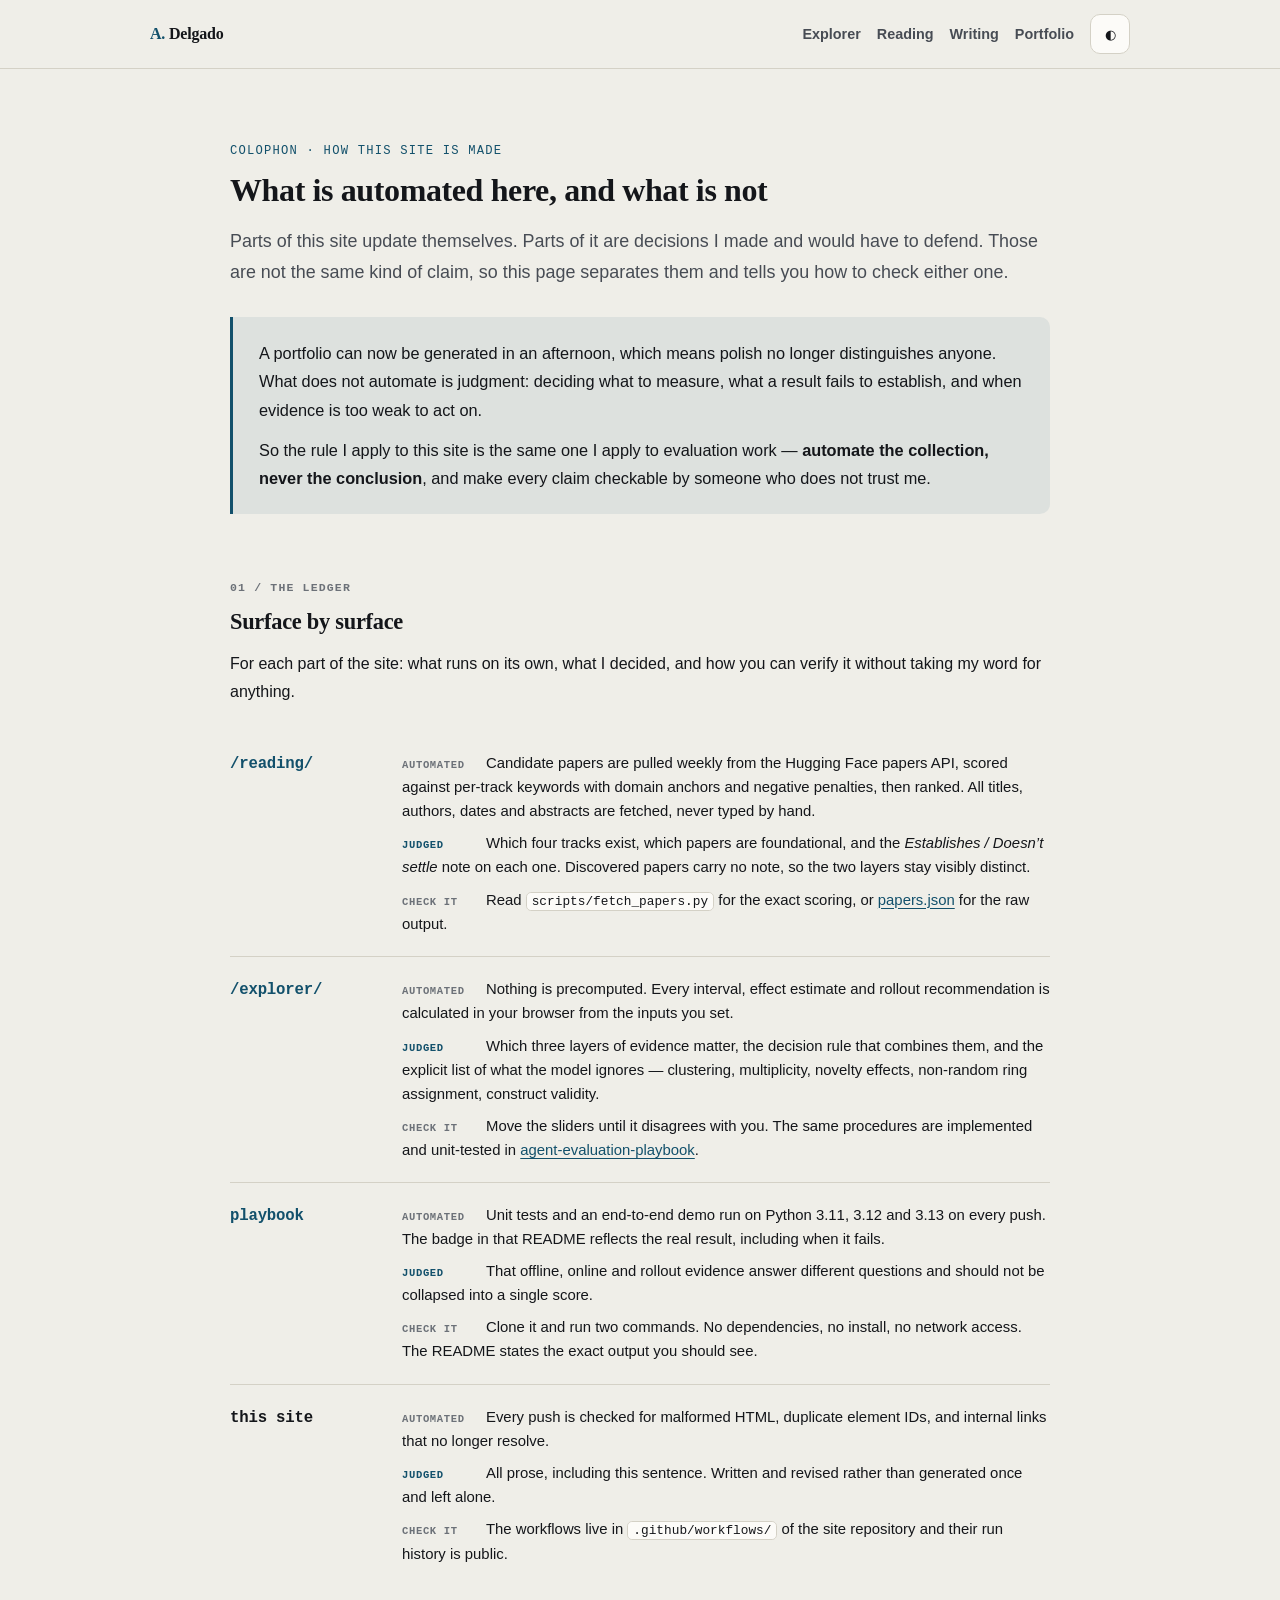
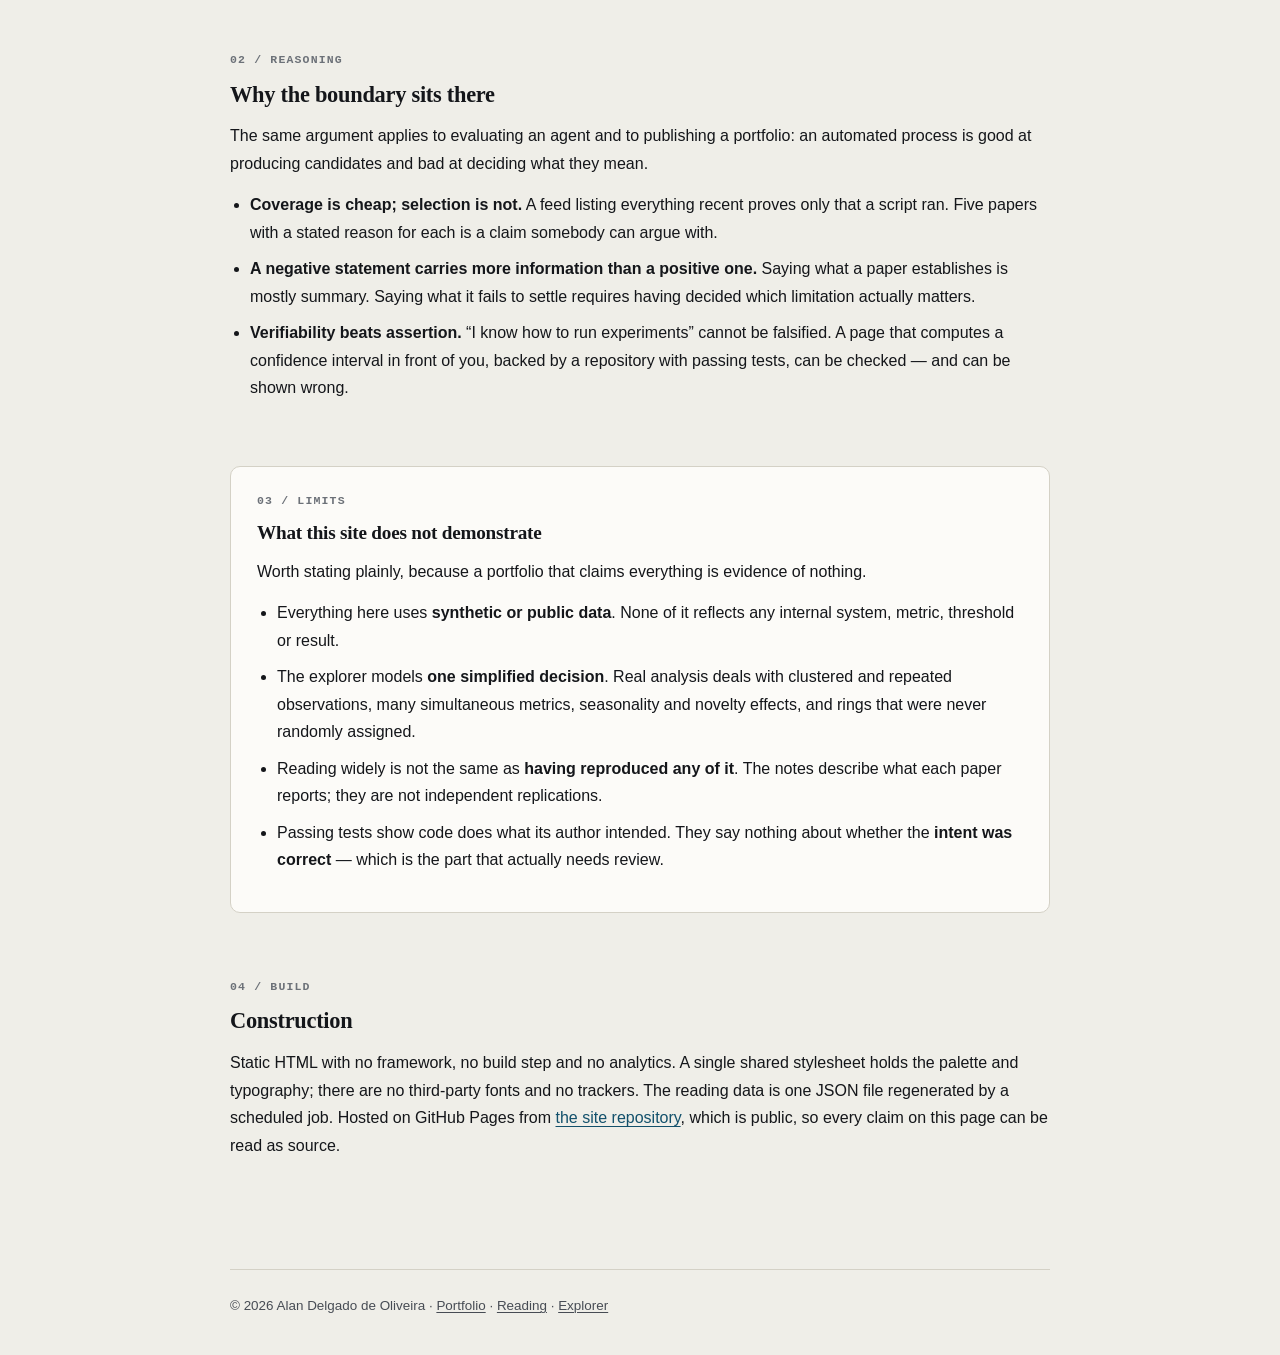
==== colophon/index.html @ 7a7af843 "Wave 1: add editorial annotations, colophon, and repo descriptions The reading list previously showe" ====
<!doctype html>
<html lang="en">
<head>
  <meta charset="utf-8">
  <meta name="viewport" content="width=device-width, initial-scale=1">
  <meta name="description" content="What is automated on this site and what is not, why the boundary is drawn where it is, and how to check every claim independently.">
  <link rel="canonical" href="https://delgadoliveira.github.io/colophon/">
  <meta property="og:type" content="website">
  <meta property="og:title" content="Colophon — Alan Delgado">
  <meta property="og:description" content="What is automated on this site, what is judged by hand, and how to verify either one.">
  <title>Colophon — Alan Delgado</title>
  <script>
    (() => {
      const param = new URLSearchParams(window.location.search).get("clawpilotTheme");
      const stored = localStorage.getItem("portfolio-theme");
      const theme =
        param || stored || (window.matchMedia("(prefers-color-scheme: dark)").matches ? "dark" : "light");
      document.documentElement.setAttribute("data-theme", theme);
    })();
  </script>
  <link rel="stylesheet" href="/assets/theme.css">
  <style>
    * { box-sizing: border-box; }
    body {
      margin: 0;
      background: var(--cp-bg);
      color: var(--cp-text);
      font-family: "Segoe UI", Aptos, Calibri, -apple-system, BlinkMacSystemFont, sans-serif;
      line-height: 1.72;
    }
    a { color: var(--cp-link); }
    .shell { width: min(820px, calc(100% - 40px)); margin: 0 auto; }
    header {
      border-bottom: 1px solid var(--cp-border);
      background: var(--cp-overlay);
      backdrop-filter: blur(16px);
    }
    nav {
      width: min(980px, calc(100% - 40px));
      min-height: 68px;
      margin: 0 auto;
      display: flex; align-items: center; justify-content: space-between; gap: 20px;
    }
    .brand { color: var(--cp-text); font-weight: 800; text-decoration: none; }
    .brand span { color: var(--cp-accent); }
    .nav-actions { display: flex; align-items: center; gap: 16px; }
    .nav-actions a { color: var(--cp-text-muted); font-size: 0.9rem; font-weight: 700; text-decoration: none; }
    .nav-actions a:hover { color: var(--cp-accent); }
    .theme-btn {
      width: 40px; height: 40px;
      border: 1px solid var(--cp-border);
      border-radius: 0.625rem;
      background: var(--cp-surface);
      color: var(--cp-text);
      cursor: pointer;
    }
    main { padding: 72px 0 96px; }
    .kicker {
      font-family: Consolas, "Courier New", Courier, monospace;
      font-size: 0.76rem; letter-spacing: 0.1em; text-transform: uppercase;
      color: var(--cp-accent); margin: 0 0 12px;
    }
    h1 { margin: 0 0 18px; }
    .dek { font-size: 1.12rem; color: var(--cp-text-muted); margin: 0 0 16px; }
    section { margin-top: 64px; }
    h2 { margin: 0 0 8px; font-size: 1.4rem; }
    .sec-kicker {
      font-family: Consolas, "Courier New", Courier, monospace;
      font-size: 0.72rem; font-weight: 700;
      letter-spacing: 0.1em; text-transform: uppercase;
      color: var(--cp-text-soft); margin: 0 0 6px;
    }
    p { margin: 0 0 14px; }

    .ledger { margin-top: 26px; }
    .row {
      display: grid;
      grid-template-columns: 150px 1fr;
      gap: 6px 22px;
      padding: 20px 0;
      border-top: 1px solid var(--cp-border);
    }
    .row:first-child { border-top: none; }
    .row h3 {
      margin: 0; font-size: 0.98rem;
      font-family: Consolas, "Courier New", Courier, monospace;
      font-weight: 700;
    }
    .row h3 a { color: var(--cp-accent); text-decoration: none; }
    .row h3 a:hover { text-decoration: underline; }
    .facet { margin: 0 0 8px; font-size: 0.93rem; line-height: 1.62; }
    .facet:last-child { margin-bottom: 0; }
    .tag {
      display: inline-block; min-width: 74px;
      font-family: Consolas, "Courier New", Courier, monospace;
      font-size: 0.66rem; font-weight: 700;
      letter-spacing: 0.06em; text-transform: uppercase;
      margin-right: 10px;
    }
    .tag.auto { color: var(--cp-text-soft); }
    .tag.judged { color: var(--cp-accent); }
    .tag.check { color: var(--cp-text-soft); }

    .thesis {
      margin: 30px 0 0;
      padding: 22px 26px;
      border-left: 3px solid var(--cp-accent);
      background: var(--cp-accent-soft);
      border-radius: 0 0.625rem 0.625rem 0;
    }
    .thesis p { margin: 0; font-size: 1.02rem; }
    .thesis p + p { margin-top: 12px; }

    ul { margin: 0 0 14px; padding-left: 20px; }
    li { margin-bottom: 9px; }
    code {
      font-family: Consolas, "Courier New", Courier, monospace;
      font-size: 0.86em;
      background: var(--cp-surface);
      border: 1px solid var(--cp-border);
      border-radius: 0.3rem;
      padding: 1px 5px;
    }
    .limits { border: 1px solid var(--cp-border); border-radius: 0.625rem; padding: 24px 26px; background: var(--cp-surface); }
    .limits h2 { font-size: 1.2rem; }
    footer {
      margin-top: 80px; padding: 24px 0;
      border-top: 1px solid var(--cp-border);
      color: var(--cp-text-muted); font-size: 0.84rem;
    }
    footer a { color: var(--cp-text-muted); }
    :focus-visible { outline: 3px solid var(--cp-accent); outline-offset: 3px; }
    .skip {
      position: absolute; left: -9999px;
      background: var(--cp-accent); color: var(--cp-accent-fg);
      padding: 10px 16px; border-radius: 0 0 0.5rem 0;
      text-decoration: none; font-weight: 700;
    }
    .skip:focus { left: 0; top: 0; z-index: 100; }
    @media (max-width: 640px) {
      .shell, nav { width: min(100% - 24px, 820px); }
      main { padding-top: 56px; }
      .row { grid-template-columns: 1fr; }
    }
  </style>
</head>
<body>
  <a class="skip" href="#main">Skip to content</a>
  <header>
    <nav aria-label="Primary navigation">
      <a class="brand" href="/"><span>A.</span> Delgado</a>
      <div class="nav-actions">
        <a href="/explorer/">Explorer</a>
        <a href="/reading/">Reading</a>
        <a href="/writing/">Writing</a>
        <a href="/">Portfolio</a>
        <button class="theme-btn" id="themeToggle" aria-label="Toggle color theme" aria-pressed="false">◐</button>
      </div>
    </nav>
  </header>

  <main class="shell" id="main">
    <p class="kicker">Colophon · How this site is made</p>
    <h1>What is automated here, and what is not</h1>
    <p class="dek">
      Parts of this site update themselves. Parts of it are decisions I made and would have to
      defend. Those are not the same kind of claim, so this page separates them and tells you how
      to check either one.
    </p>

    <div class="thesis">
      <p>
        A portfolio can now be generated in an afternoon, which means polish no longer
        distinguishes anyone. What does not automate is judgment: deciding what to measure,
        what a result fails to establish, and when evidence is too weak to act on.
      </p>
      <p>
        So the rule I apply to this site is the same one I apply to evaluation work —
        <strong>automate the collection, never the conclusion</strong>, and make every claim
        checkable by someone who does not trust me.
      </p>
    </div>

    <section>
      <p class="sec-kicker">01 / The ledger</p>
      <h2>Surface by surface</h2>
      <p>
        For each part of the site: what runs on its own, what I decided, and how you can verify it
        without taking my word for anything.
      </p>

      <div class="ledger">
        <div class="row">
          <h3><a href="/reading/">/reading/</a></h3>
          <div>
            <p class="facet"><span class="tag auto">Automated</span>Candidate papers are pulled weekly from the Hugging Face papers API, scored against per-track keywords with domain anchors and negative penalties, then ranked. All titles, authors, dates and abstracts are fetched, never typed by hand.</p>
            <p class="facet"><span class="tag judged">Judged</span>Which four tracks exist, which papers are foundational, and the <em>Establishes / Doesn’t settle</em> note on each one. Discovered papers carry no note, so the two layers stay visibly distinct.</p>
            <p class="facet"><span class="tag check">Check it</span>Read <code>scripts/fetch_papers.py</code> for the exact scoring, or <a href="/reading/papers.json">papers.json</a> for the raw output.</p>
          </div>
        </div>

        <div class="row">
          <h3><a href="/explorer/">/explorer/</a></h3>
          <div>
            <p class="facet"><span class="tag auto">Automated</span>Nothing is precomputed. Every interval, effect estimate and rollout recommendation is calculated in your browser from the inputs you set.</p>
            <p class="facet"><span class="tag judged">Judged</span>Which three layers of evidence matter, the decision rule that combines them, and the explicit list of what the model ignores — clustering, multiplicity, novelty effects, non-random ring assignment, construct validity.</p>
            <p class="facet"><span class="tag check">Check it</span>Move the sliders until it disagrees with you. The same procedures are implemented and unit-tested in <a href="https://github.com/delgadoliveira/agent-evaluation-playbook" target="_blank" rel="noreferrer">agent-evaluation-playbook</a>.</p>
          </div>
        </div>

        <div class="row">
          <h3><a href="https://github.com/delgadoliveira/agent-evaluation-playbook" target="_blank" rel="noreferrer">playbook</a></h3>
          <div>
            <p class="facet"><span class="tag auto">Automated</span>Unit tests and an end-to-end demo run on Python 3.11, 3.12 and 3.13 on every push. The badge in that README reflects the real result, including when it fails.</p>
            <p class="facet"><span class="tag judged">Judged</span>That offline, online and rollout evidence answer different questions and should not be collapsed into a single score.</p>
            <p class="facet"><span class="tag check">Check it</span>Clone it and run two commands. No dependencies, no install, no network access. The README states the exact output you should see.</p>
          </div>
        </div>

        <div class="row">
          <h3>this site</h3>
          <div>
            <p class="facet"><span class="tag auto">Automated</span>Every push is checked for malformed HTML, duplicate element IDs, and internal links that no longer resolve.</p>
            <p class="facet"><span class="tag judged">Judged</span>All prose, including this sentence. Written and revised rather than generated once and left alone.</p>
            <p class="facet"><span class="tag check">Check it</span>The workflows live in <code>.github/workflows/</code> of the site repository and their run history is public.</p>
          </div>
        </div>
      </div>
    </section>

    <section>
      <p class="sec-kicker">02 / Reasoning</p>
      <h2>Why the boundary sits there</h2>
      <p>
        The same argument applies to evaluating an agent and to publishing a portfolio: an automated
        process is good at producing candidates and bad at deciding what they mean.
      </p>
      <ul>
        <li>
          <strong>Coverage is cheap; selection is not.</strong> A feed listing everything recent
          proves only that a script ran. Five papers with a stated reason for each is a claim
          somebody can argue with.
        </li>
        <li>
          <strong>A negative statement carries more information than a positive one.</strong> Saying
          what a paper establishes is mostly summary. Saying what it fails to settle requires having
          decided which limitation actually matters.
        </li>
        <li>
          <strong>Verifiability beats assertion.</strong> “I know how to run experiments” cannot be
          falsified. A page that computes a confidence interval in front of you, backed by a
          repository with passing tests, can be checked — and can be shown wrong.
        </li>
      </ul>
    </section>

    <section class="limits">
      <p class="sec-kicker">03 / Limits</p>
      <h2>What this site does not demonstrate</h2>
      <p>
        Worth stating plainly, because a portfolio that claims everything is evidence of nothing.
      </p>
      <ul>
        <li>
          Everything here uses <strong>synthetic or public data</strong>. None of it reflects any
          internal system, metric, threshold or result.
        </li>
        <li>
          The explorer models <strong>one simplified decision</strong>. Real analysis deals with
          clustered and repeated observations, many simultaneous metrics, seasonality and novelty
          effects, and rings that were never randomly assigned.
        </li>
        <li>
          Reading widely is not the same as <strong>having reproduced any of it</strong>. The notes
          describe what each paper reports; they are not independent replications.
        </li>
        <li>
          Passing tests show code does what its author intended. They say nothing about whether the
          <strong>intent was correct</strong> — which is the part that actually needs review.
        </li>
      </ul>
    </section>

    <section>
      <p class="sec-kicker">04 / Build</p>
      <h2>Construction</h2>
      <p>
        Static HTML with no framework, no build step and no analytics. A single shared stylesheet
        holds the palette and typography; there are no third-party fonts and no trackers. The
        reading data is one JSON file regenerated by a scheduled job. Hosted on GitHub Pages from
        <a href="https://github.com/delgadoliveira/delgadoliveira.github.io" target="_blank" rel="noreferrer">the site repository</a>,
        which is public, so every claim on this page can be read as source.
      </p>
    </section>
  </main>

  <footer class="shell">
    <p>
      © <span id="year">2026</span> Alan Delgado de Oliveira ·
      <a href="/">Portfolio</a> ·
      <a href="/reading/">Reading</a> ·
      <a href="/explorer/">Explorer</a>
    </p>
  </footer>

  <script>
    (() => {
      const root = document.documentElement;
      const btn = document.getElementById("themeToggle");
      const sync = () => btn.setAttribute("aria-pressed", root.getAttribute("data-theme") === "dark" ? "true" : "false");
      sync();
      btn.addEventListener("click", () => {
        const next = root.getAttribute("data-theme") === "dark" ? "light" : "dark";
        root.setAttribute("data-theme", next);
        localStorage.setItem("portfolio-theme", next);
        sync();
      });
      document.getElementById("year").textContent = new Date().getFullYear();
    })();
  </script>
</body>
</html>
---- assets/theme.css ----
/* ============================================================================
   Shared theme for delgadoliveira.github.io
   ----------------------------------------------------------------------------
   Single source of truth for palette and typography. Every page links this
   before its own page-specific rules, so a restyle happens in one place.

   Visual direction: printed journal rather than product marketing. Paper
   stock, ink-dark text, a serif display face, hairline rules, and one
   restrained accent reserved for links and data.
   ========================================================================== */

:root {
  color-scheme: light;

  /* Paper and ink */
  --cp-bg: #efeee8;
  --cp-bg-elevated: #f6f5f0;
  --cp-surface: #fcfbf8;
  --cp-surface-soft: #e8e6de;
  --cp-border: #d4d1c6;
  --cp-border-strong: #9b978a;
  --cp-text: #14161a;
  --cp-text-muted: #474c54;
  --cp-text-soft: #6c7178;

  /* Single accent: deep petrol blue, used for links and emphasis only */
  --cp-accent: #12506b;
  --cp-accent-hover: #0d3d52;
  --cp-accent-soft: rgba(18, 80, 107, 0.08);
  --cp-accent-fg: #fcfbf8;
  --cp-link: #12506b;

  /* Semantic, desaturated to sit alongside ink rather than shout */
  --cp-success: #1f6f43;
  --cp-danger: #a32424;
  --cp-warning: #8a6100;

  --cp-shadow: 0 1px 2px rgba(20, 22, 26, 0.06);
  --cp-overlay: rgba(239, 238, 232, 0.86);
  --cp-panel: rgba(252, 251, 248, 0.9);
  --cp-panel-strong: rgba(252, 251, 248, 0.97);
  --cp-sheen: rgba(255, 255, 255, 0.5);
  --cp-highlight: rgba(18, 80, 107, 0.1);

  --cp-font-display: "Iowan Old Style", "Palatino Linotype", Palatino,
    "Book Antiqua", Georgia, "Times New Roman", serif;
  --cp-font-body: "Segoe UI", Aptos, Calibri, -apple-system,
    BlinkMacSystemFont, sans-serif;
  --cp-font-mono: Consolas, "Cascadia Mono", "Courier New", Courier, monospace;
}

html[data-theme="dark"] {
  color-scheme: dark;

  --cp-bg: #15181c;
  --cp-bg-elevated: #1a1e23;
  --cp-surface: #1e2329;
  --cp-surface-soft: #252b32;
  --cp-border: #343b43;
  --cp-border-strong: #4e565f;
  --cp-text: #e9e7e1;
  --cp-text-muted: #a8adb4;
  --cp-text-soft: #868c94;

  --cp-accent: #7ab8d4;
  --cp-accent-hover: #96c8de;
  --cp-accent-soft: rgba(122, 184, 212, 0.12);
  --cp-accent-fg: #14161a;
  --cp-link: #7ab8d4;

  --cp-success: #5fbc85;
  --cp-danger: #e07a7a;
  --cp-warning: #d6a545;

  --cp-shadow: 0 1px 2px rgba(0, 0, 0, 0.4);
  --cp-overlay: rgba(21, 24, 28, 0.88);
  --cp-panel: rgba(30, 35, 41, 0.78);
  --cp-panel-strong: rgba(30, 35, 41, 0.97);
  --cp-sheen: rgba(255, 255, 255, 0.03);
  --cp-highlight: rgba(122, 184, 212, 0.12);
}

/* ---------------------------------------------------------------------------
   Typography. Selectors are intentionally prefixed with `html` so they win
   against the plain element rules inside each page's own <style> block,
   regardless of source order.
   ------------------------------------------------------------------------ */

html body {
  font-family: var(--cp-font-body);
}

html h1,
html h2,
html h3,
html .brand {
  font-family: var(--cp-font-display);
  font-weight: 600;
  letter-spacing: -0.012em;
}

html h1 {
  line-height: 1.06;
}

/* Mono is reserved for labels, identifiers, and numbers. */
html .kicker,
html .section-number,
html .layer-number,
html .track-num,
html .item-meta,
html .meta,
html .sub,
html .status,
html .badge,
html .project-meta,
html .writing-meta,
html .writing-type,
html .card-kicker,
html .verdict b,
html .call,
html .control .value,
html .stat-row span:last-child {
  font-family: var(--cp-font-mono);
}

/* Hairline rules read as typographic, not as UI chrome. */
html hr,
html .rule {
  border: none;
  border-top: 1px solid var(--cp-border);
  margin: 40px 0;
}

html a {
  color: var(--cp-link);
  text-underline-offset: 0.18em;
  text-decoration-thickness: 1px;
}

html :focus-visible {
  outline: 2px solid var(--cp-accent);
  outline-offset: 3px;
}

@media (prefers-reduced-motion: reduce) {
  html *,
  html *::before,
  html *::after {
    animation-duration: 0.001ms !important;
    transition-duration: 0.001ms !important;
    scroll-behavior: auto !important;
  }
}
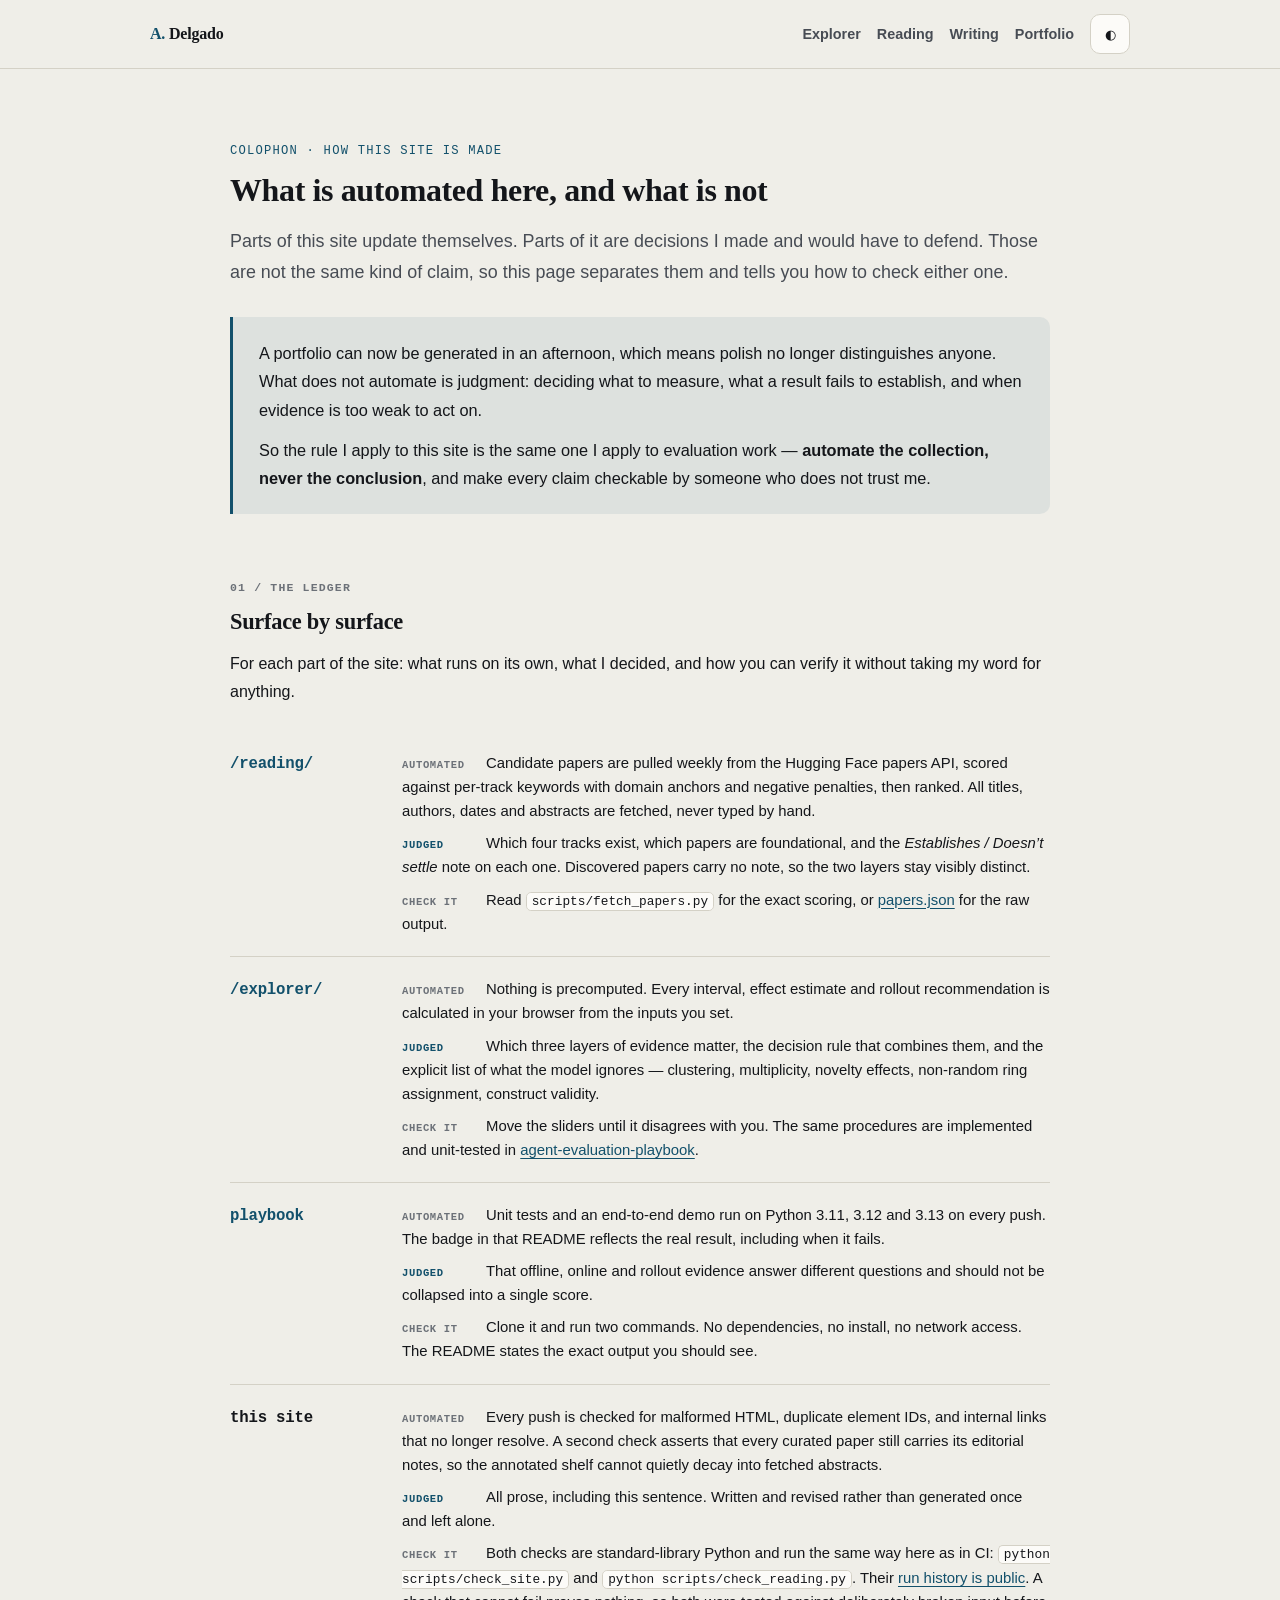
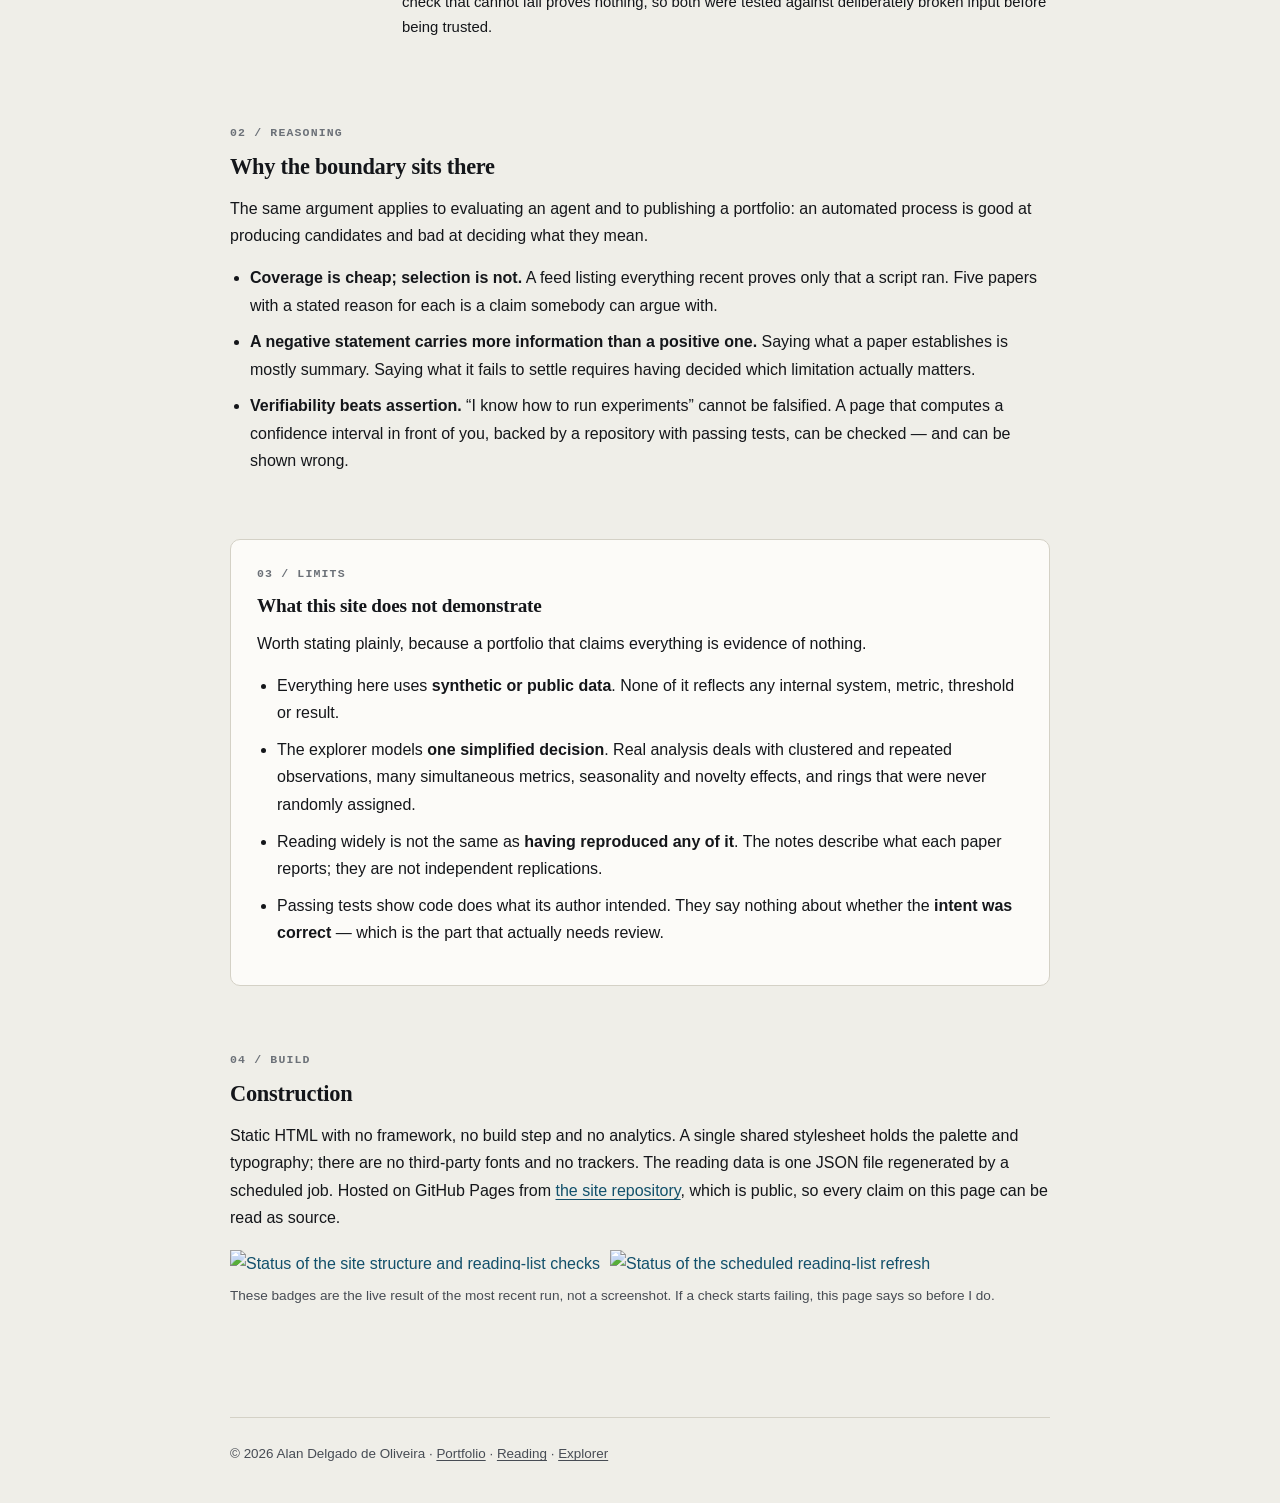
==== commit a745a34d: "Add site checks so the colophon's claims are enforced, not asserted The colophon says every push is " ====
--- a/colophon/index.html
+++ b/colophon/index.html
@@ -123,6 +123,11 @@
     }
     .limits { border: 1px solid var(--cp-border); border-radius: 0.625rem; padding: 24px 26px; background: var(--cp-surface); }
     .limits h2 { font-size: 1.2rem; }
+
+    .build-state { display: flex; flex-wrap: wrap; gap: 10px; align-items: center; margin-top: 18px; }
+    .build-state a { display: inline-flex; border: 0; }
+    .build-state img { display: block; height: 20px; width: auto; }
+    .build-note { font-size: 0.85rem; color: var(--cp-text-muted, #6b7280); margin-top: 10px; }
     footer {
       margin-top: 80px; padding: 24px 0;
       border-top: 1px solid var(--cp-border);
@@ -220,9 +225,9 @@
         <div class="row">
           <h3>this site</h3>
           <div>
-            <p class="facet"><span class="tag auto">Automated</span>Every push is checked for malformed HTML, duplicate element IDs, and internal links that no longer resolve.</p>
+            <p class="facet"><span class="tag auto">Automated</span>Every push is checked for malformed HTML, duplicate element IDs, and internal links that no longer resolve. A second check asserts that every curated paper still carries its editorial notes, so the annotated shelf cannot quietly decay into fetched abstracts.</p>
             <p class="facet"><span class="tag judged">Judged</span>All prose, including this sentence. Written and revised rather than generated once and left alone.</p>
-            <p class="facet"><span class="tag check">Check it</span>The workflows live in <code>.github/workflows/</code> of the site repository and their run history is public.</p>
+            <p class="facet"><span class="tag check">Check it</span>Both checks are standard-library Python and run the same way here as in CI: <code>python scripts/check_site.py</code> and <code>python scripts/check_reading.py</code>. Their <a href="https://github.com/delgadoliveira/delgadoliveira.github.io/actions/workflows/checks.yml" target="_blank" rel="noreferrer">run history is public</a>. A check that cannot fail proves nothing, so both were tested against deliberately broken input before being trusted.</p>
           </div>
         </div>
       </div>
@@ -290,6 +295,14 @@
         reading data is one JSON file regenerated by a scheduled job. Hosted on GitHub Pages from
         <a href="https://github.com/delgadoliveira/delgadoliveira.github.io" target="_blank" rel="noreferrer">the site repository</a>,
         which is public, so every claim on this page can be read as source.
+      </p>
+      <p class="build-state">
+        <a href="https://github.com/delgadoliveira/delgadoliveira.github.io/actions/workflows/checks.yml" target="_blank" rel="noreferrer"><img src="https://github.com/delgadoliveira/delgadoliveira.github.io/actions/workflows/checks.yml/badge.svg" alt="Status of the site structure and reading-list checks" height="20"></a>
+        <a href="https://github.com/delgadoliveira/delgadoliveira.github.io/actions/workflows/update-papers.yml" target="_blank" rel="noreferrer"><img src="https://github.com/delgadoliveira/delgadoliveira.github.io/actions/workflows/update-papers.yml/badge.svg" alt="Status of the scheduled reading-list refresh" height="20"></a>
+      </p>
+      <p class="build-note">
+        These badges are the live result of the most recent run, not a screenshot. If a check
+        starts failing, this page says so before I do.
       </p>
     </section>
   </main>
--- a/assets/theme.css
+++ b/assets/theme.css
@@ -152,3 +152,160 @@
     scroll-behavior: auto !important;
   }
 }
+
+/* ============================================================================
+   PRINT — the portfolio prints as a CV.
+   ----------------------------------------------------------------------------
+   Rather than maintaining a separate PDF that drifts out of date, Ctrl+P on the
+   home page produces a plain, typeset curriculum vitae from the same source.
+   Interactive chrome, promotional blocks and decorative surfaces are dropped;
+   the substance (roles, publications, teaching, education) is kept and
+   reflowed for paper.
+   ========================================================================== */
+
+@media print {
+  @page {
+    size: A4;
+    margin: 16mm 15mm;
+  }
+
+  html, body {
+    background: #fff !important;
+    color: #000 !important;
+    font-size: 10.5pt;
+    line-height: 1.42;
+  }
+
+  /* Reveal-on-scroll must never leave content invisible on paper. */
+  .reveal,
+  .reveal.is-visible,
+  [class*="reveal"] {
+    opacity: 1 !important;
+    transform: none !important;
+    animation: none !important;
+    transition: none !important;
+  }
+
+  /* Screen-only chrome. */
+  .site-header,
+  .skip-link,
+  .theme-toggle,
+  .nav-links,
+  .actions,
+  .button,
+  .text-link,
+  .portrait-wrap,
+  #tools,
+  #practice,
+  #writing,
+  .writing-grid,
+  body > footer,
+  footer .nav-links {
+    display: none !important;
+  }
+
+  main, .shell { width: auto !important; max-width: none !important; margin: 0 !important; padding: 0 !important; }
+
+  /* Masthead: name, role, and where to find the full version. */
+  .hero { padding: 0 0 10pt !important; border-bottom: 0.5pt solid #000; margin-bottom: 14pt; }
+  .eyebrow { font-size: 8pt !important; letter-spacing: 0.08em; color: #444 !important; margin: 0 0 4pt !important; }
+  .hero-name { font-size: 21pt !important; margin: 0 0 6pt !important; color: #000 !important; }
+  .hero-name span, .hero-name b, .hero-name strong { color: #000 !important; }
+  .hero-copy { font-size: 10pt !important; color: #222 !important; margin: 0 !important; max-width: none !important; }
+  .status { font-size: 8.5pt !important; color: #444 !important; }
+
+  .hero::after {
+    content: "Full version, interactive tools and source: delgadoliveira.github.io";
+    display: block;
+    margin-top: 8pt;
+    font-size: 8.5pt;
+    color: #444;
+  }
+
+  /* Sections. */
+  section { padding: 0 !important; margin: 0 0 14pt !important; border: none !important; background: none !important; }
+  .section-head { margin-bottom: 7pt !important; }
+  .section-number { font-size: 7.5pt !important; color: #666 !important; }
+  .section-intro { font-size: 9.5pt !important; color: #333 !important; margin-bottom: 8pt !important; }
+
+  h2 { font-size: 13pt !important; margin: 0 0 5pt !important; border-bottom: 0.5pt solid #999; padding-bottom: 3pt; }
+  h3 { font-size: 10.5pt !important; margin: 0 0 2pt !important; }
+
+  /* Entries: never split a role or publication across a page break. */
+  .role, .publication, .education-item, .practice-card, .project-card, .profile-card, .module {
+    break-inside: avoid;
+    page-break-inside: avoid;
+    border: none !important;
+    background: none !important;
+    box-shadow: none !important;
+    padding: 0 !important;
+    margin: 0 0 9pt !important;
+    border-radius: 0 !important;
+  }
+
+  .role { display: grid !important; grid-template-columns: 30mm 1fr !important; gap: 0 6mm !important; }
+  .role-time { font-size: 8.5pt !important; color: #444 !important; }
+  .role-company { font-size: 9.5pt !important; font-style: italic; color: #333 !important; margin: 0 0 2pt !important; }
+  .role-description { font-size: 9.5pt !important; color: #000 !important; margin: 0 !important; }
+
+  .publication { display: grid !important; grid-template-columns: 30mm 1fr !important; gap: 0 6mm !important; }
+  .pub-year { font-size: 8.5pt !important; color: #444 !important; }
+
+  /* Print the DOI rather than an unusable "DOI" link label. */
+  .pub-link { display: none !important; }
+  .publication a[href^="https://doi.org/"]::after,
+  .publication a[href^="http"]::after { content: none; }
+
+  .pill, .badge, .fact, .card-kicker, .practice-index, .writing-type { color: #333 !important; border-color: #999 !important; background: none !important; }
+
+  /* Decorative panels keep their content but lose their surfaces. */
+  .facts {
+    background: none !important;
+    border: none !important;
+    border-radius: 0 !important;
+    padding: 0 !important;
+    box-shadow: none !important;
+    display: block !important;
+    margin-top: 6pt !important;
+  }
+  .facts .fact {
+    display: block !important;
+    margin: 0 0 3pt !important;
+    font-size: 9.5pt !important;
+  }
+  .facts .fact strong {
+    color: #000 !important;
+    display: inline !important;
+    font-size: 9.5pt !important;
+    font-weight: 700 !important;
+  }
+  .facts .fact strong::after { content: ": "; }
+  .facts .fact span { color: #222 !important; display: inline !important; font-size: 9.5pt !important; }
+
+  /* The portrait is hidden; do not leave its grid track behind. */
+  .hero { display: block !important; }
+
+  a, a:visited { color: #000 !important; text-decoration: none !important; }
+
+  /* Page-break discipline around major headings. */
+  section, .section-head { break-after: avoid-page; }
+  h2, h3 { break-after: avoid-page; page-break-after: avoid; }
+}
+
+/* Current-section indicator, set by the scrollspy on the home page. */
+html .nav-links a {
+  position: relative;
+  transition: color 0.18s ease;
+}
+html .nav-links a.is-current {
+  color: var(--cp-accent);
+}
+html .nav-links a.is-current::after {
+  content: "";
+  position: absolute;
+  left: 0;
+  right: 0;
+  bottom: -6px;
+  height: 2px;
+  background: var(--cp-accent);
+}
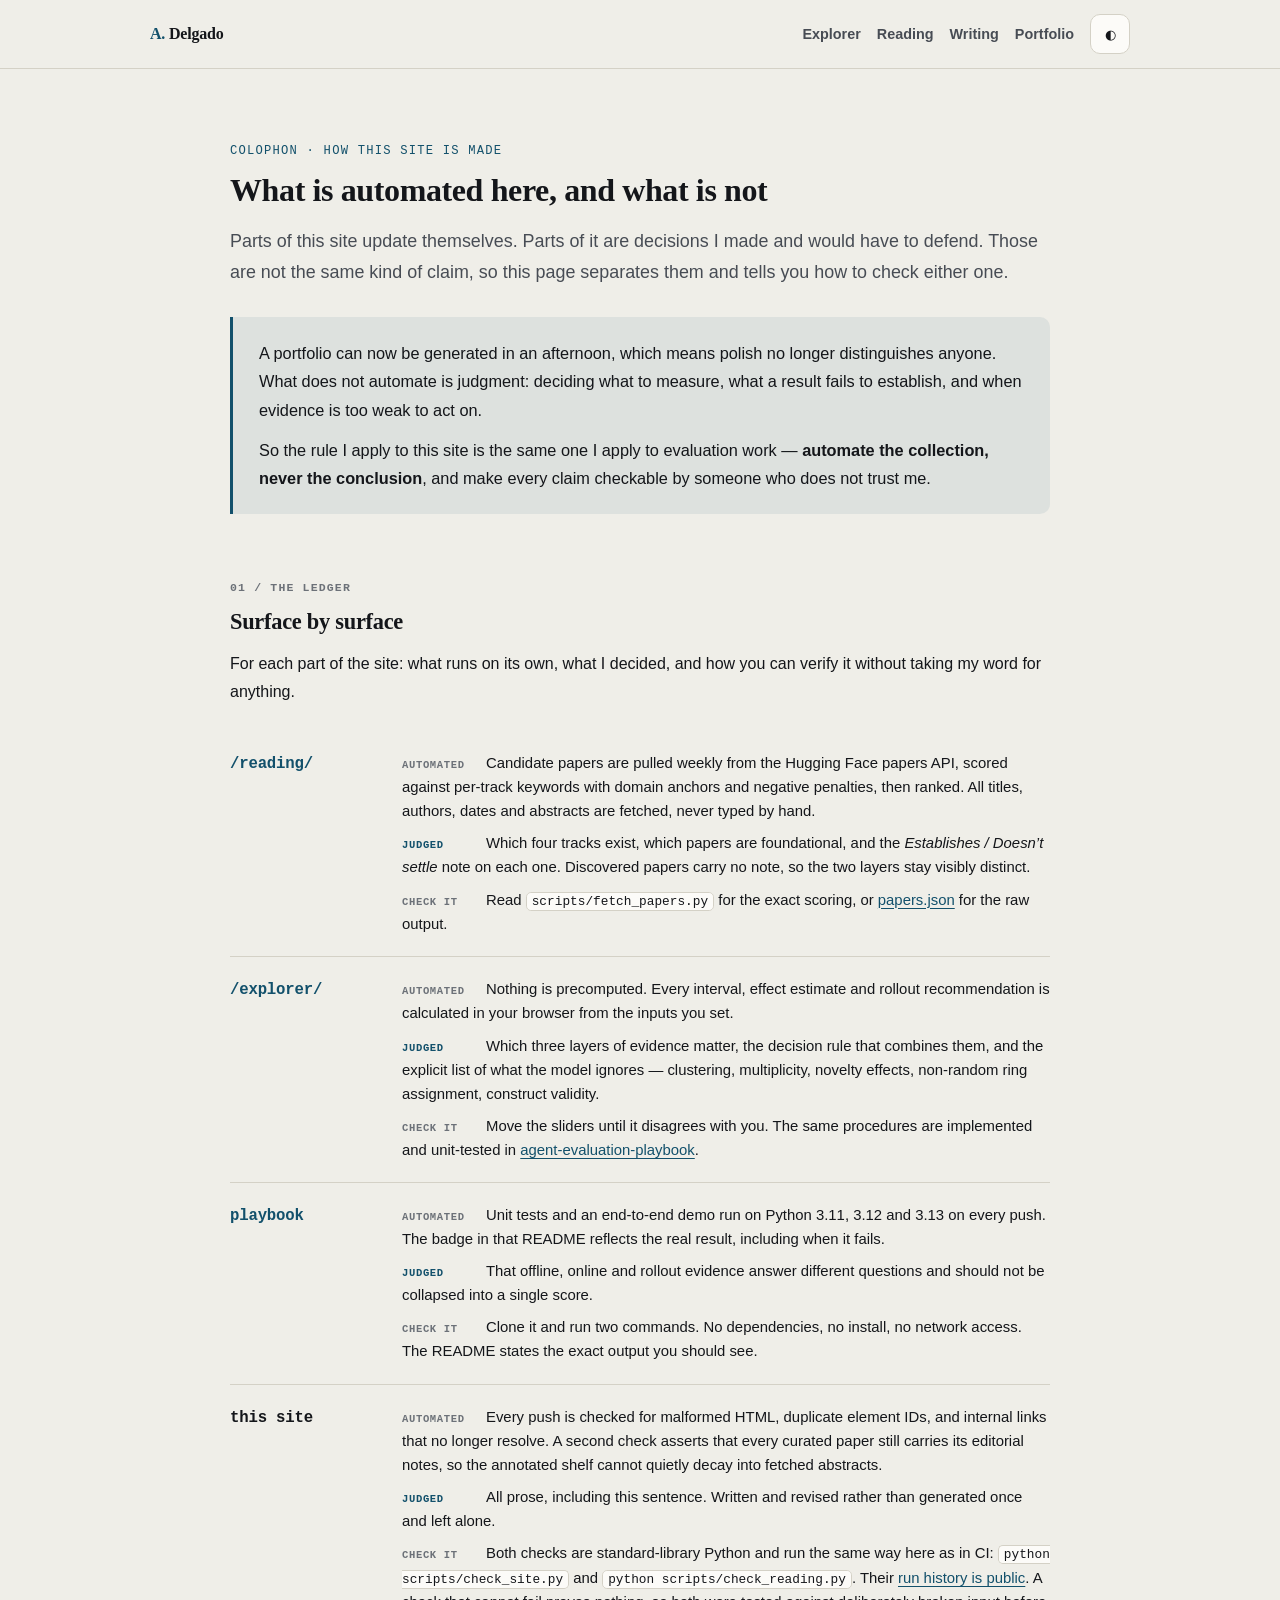
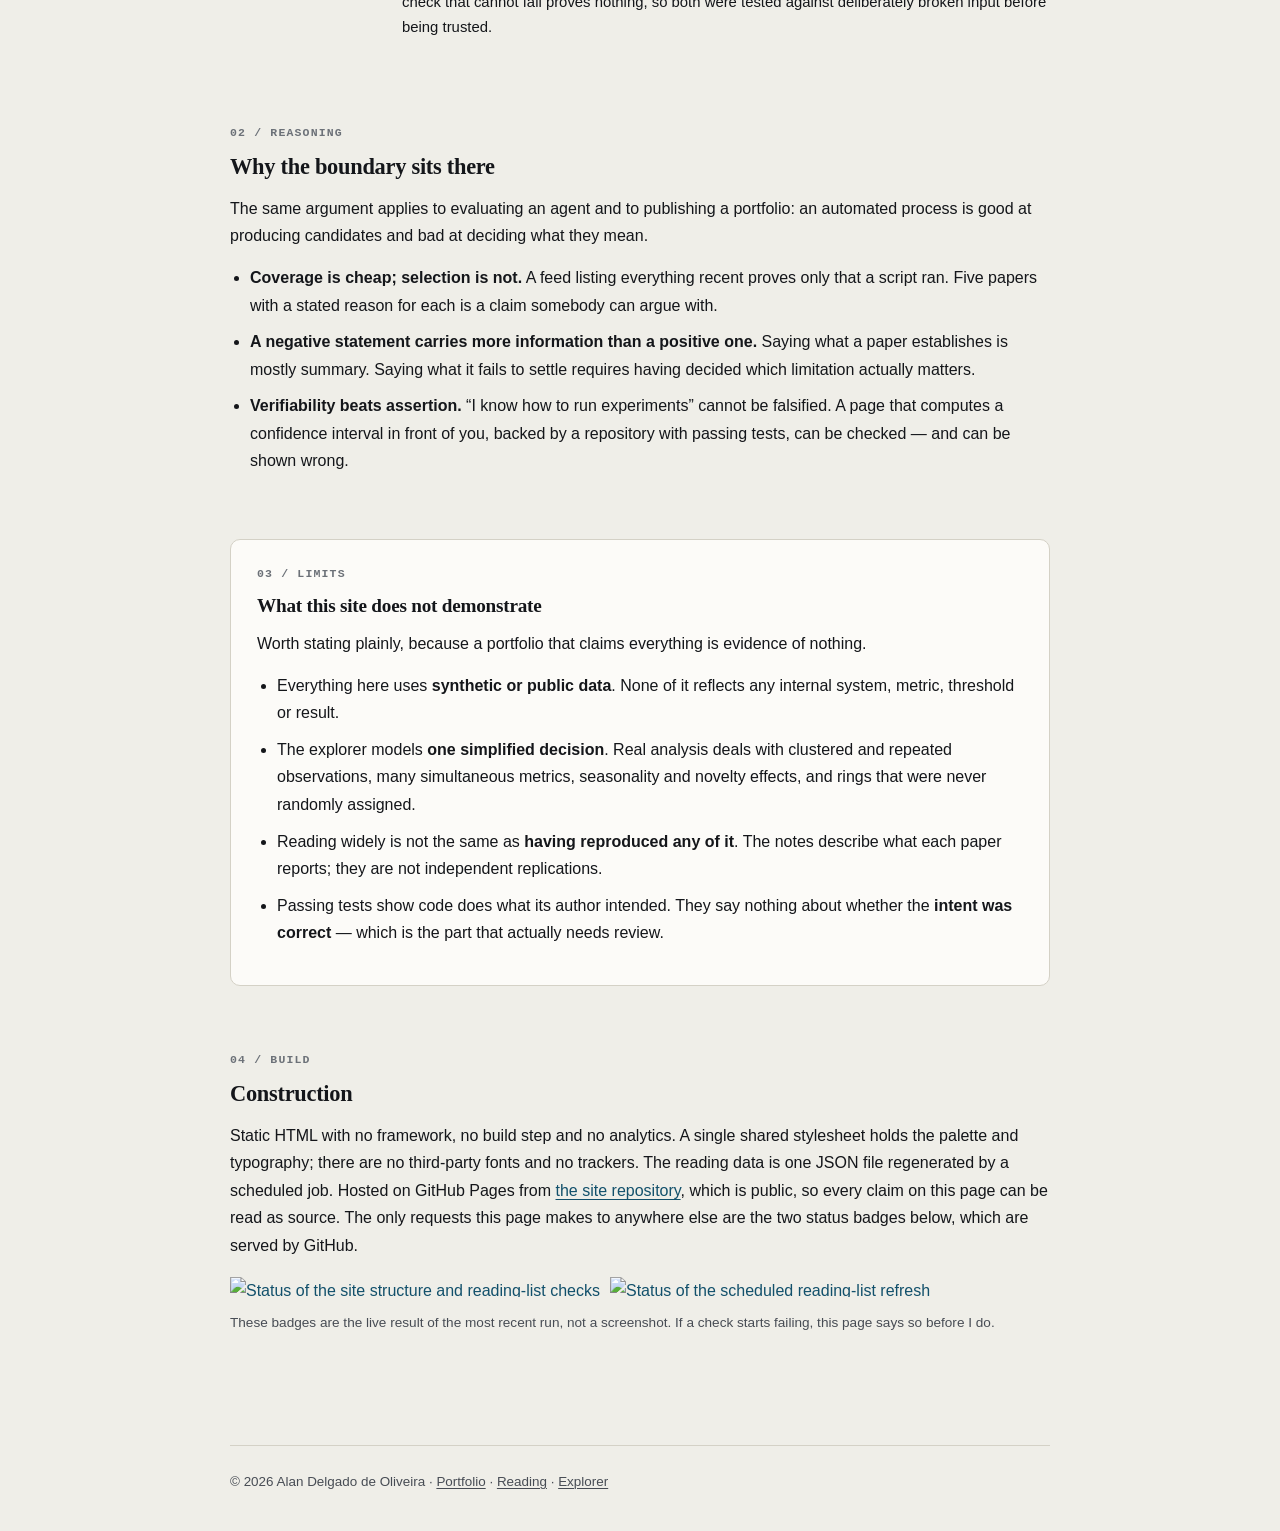
==== commit 283602e3: "State the colophon's only outbound requests The page claims no trackers and no third-party fonts, wh" ====
--- a/colophon/index.html
+++ b/colophon/index.html
@@ -294,7 +294,8 @@
         holds the palette and typography; there are no third-party fonts and no trackers. The
         reading data is one JSON file regenerated by a scheduled job. Hosted on GitHub Pages from
         <a href="https://github.com/delgadoliveira/delgadoliveira.github.io" target="_blank" rel="noreferrer">the site repository</a>,
-        which is public, so every claim on this page can be read as source.
+        which is public, so every claim on this page can be read as source. The only requests this
+        page makes to anywhere else are the two status badges below, which are served by GitHub.
       </p>
       <p class="build-state">
         <a href="https://github.com/delgadoliveira/delgadoliveira.github.io/actions/workflows/checks.yml" target="_blank" rel="noreferrer"><img src="https://github.com/delgadoliveira/delgadoliveira.github.io/actions/workflows/checks.yml/badge.svg" alt="Status of the site structure and reading-list checks" height="20"></a>
